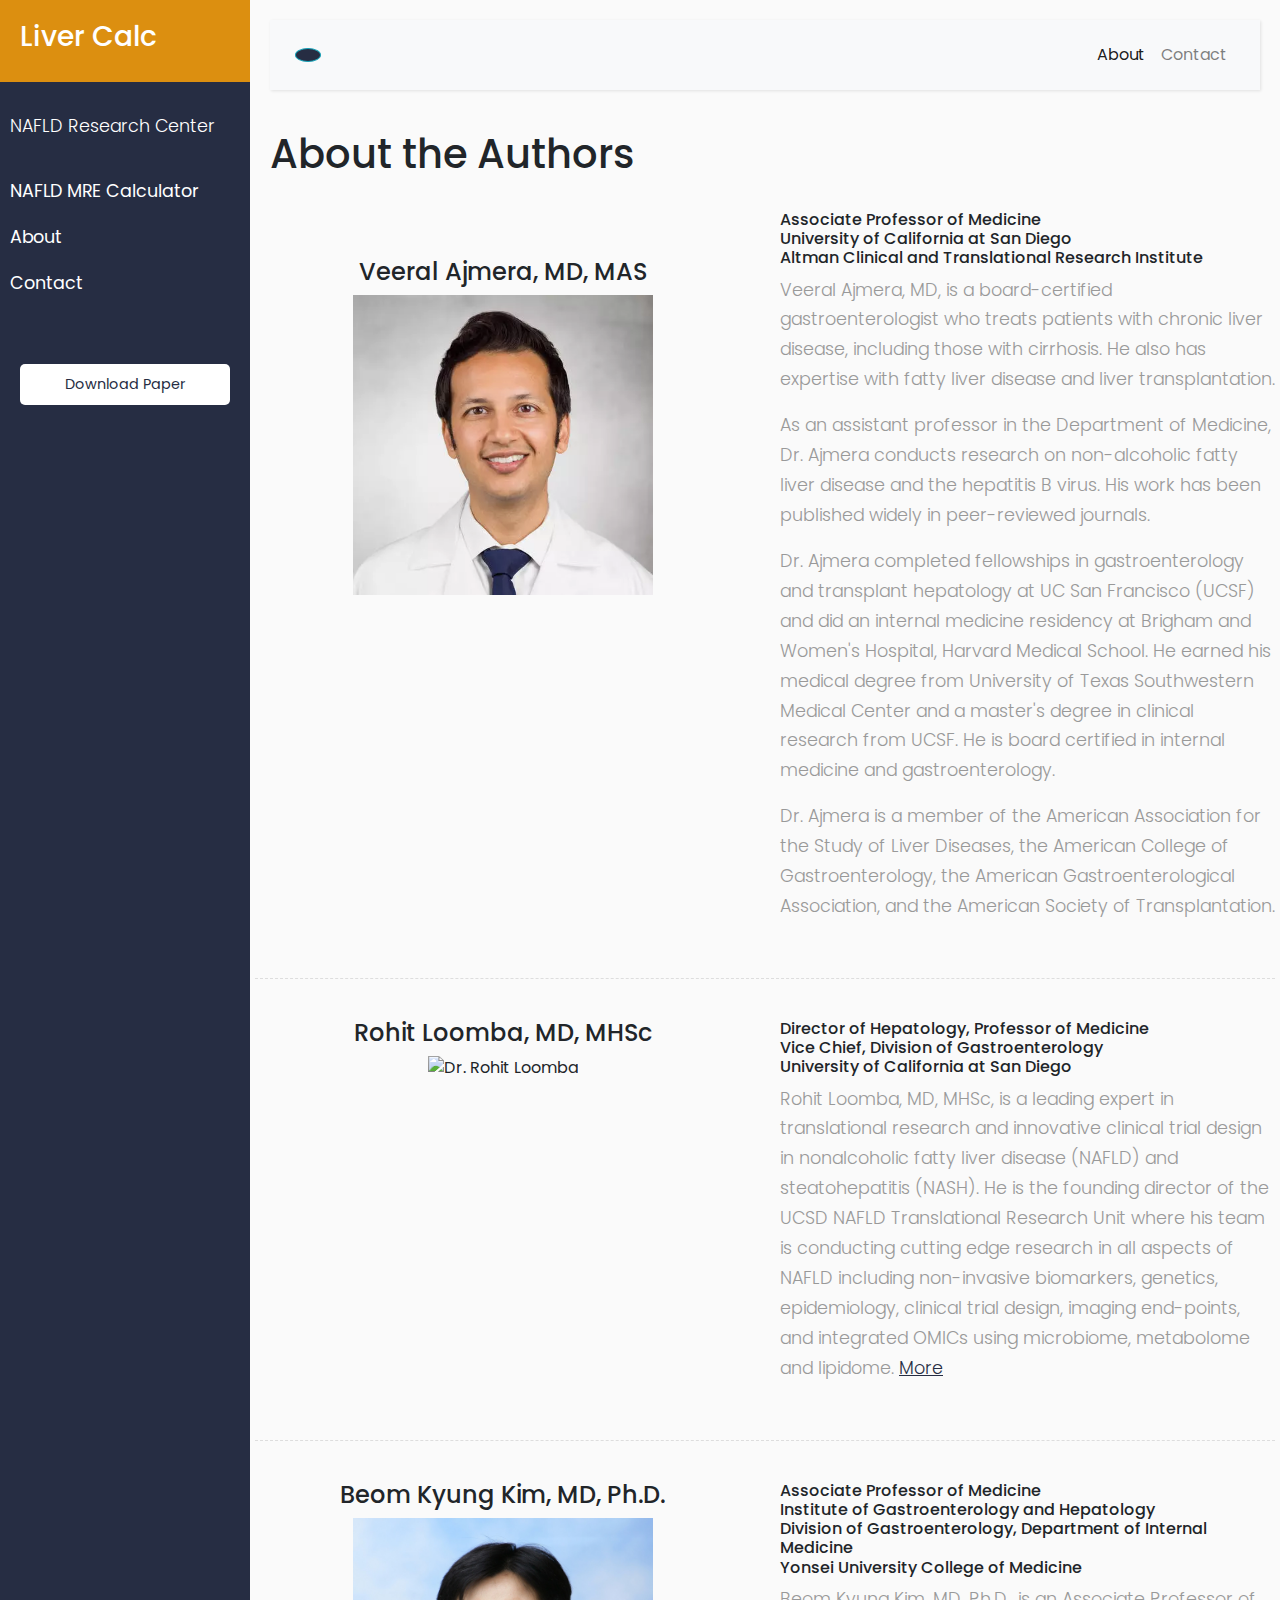
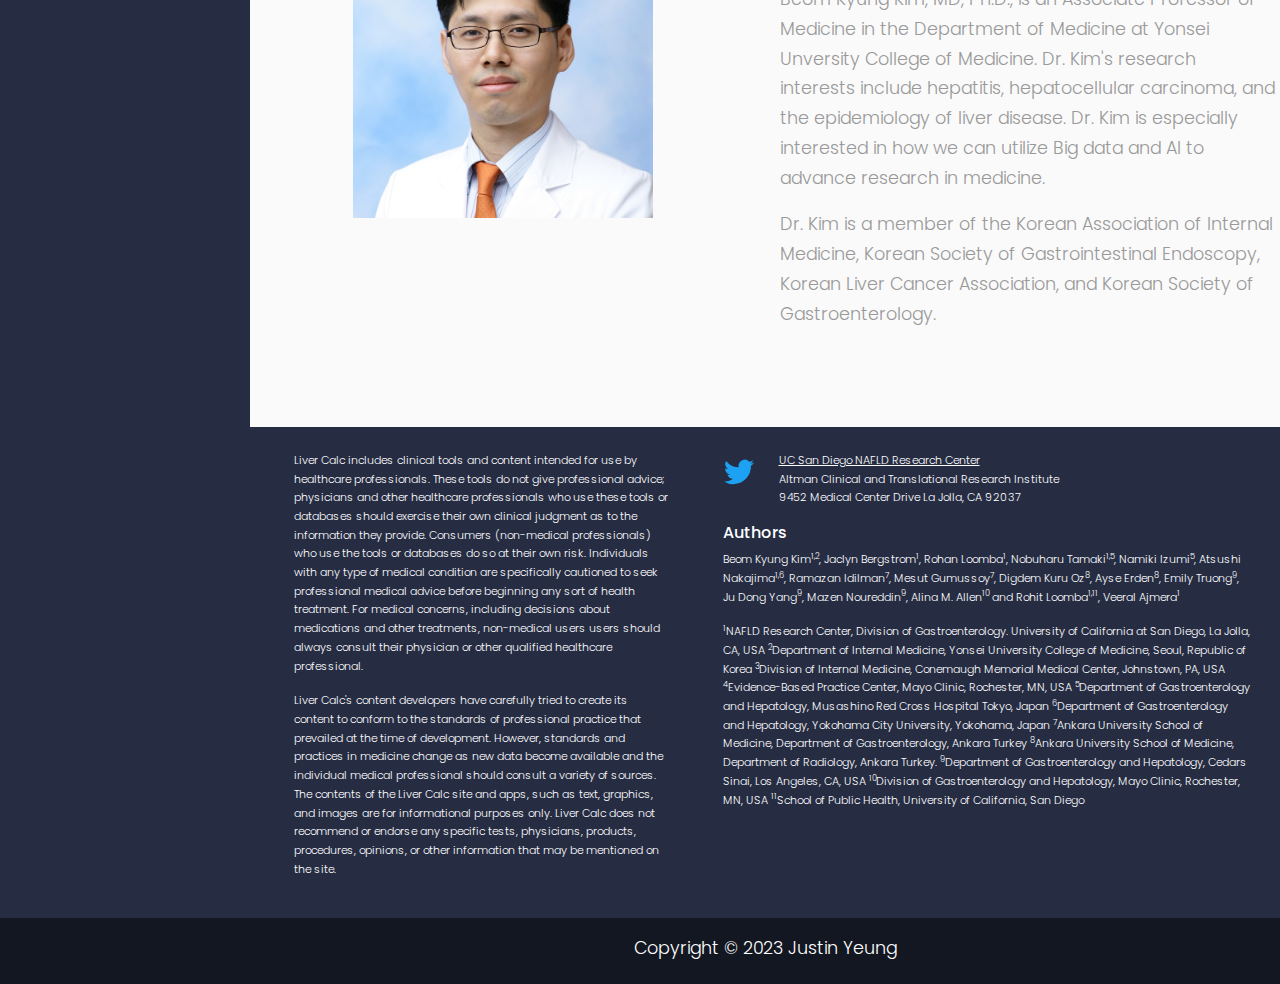
==== about.html @ f231a485 "3-28" ====
<!DOCTYPE html>
<html lang="en" >
<head>
  <meta charset="UTF-8" name="viewport" content="width=device-width, initial-scale=1">
  <meta name="description" content="The NAFLD MRE Calculator is a hepatic decompensation risk calculator for predicting 3 and 5 Year mortality in NAFLD patients...">
  <meta name="keywords" content="NAFLD,MRE,calculator,liver disease">
  <title>NAFLD MRE Calculator</title>
  <!-- Bootstrap CSS CDN -->
    <link rel="stylesheet" href="https://stackpath.bootstrapcdn.com/bootstrap/4.1.0/css/bootstrap.min.css" integrity="sha384-9gVQ4dYFwwWSjIDZnLEWnxCjeSWFphJiwGPXr1jddIhOegiu1FwO5qRGvFXOdJZ4" crossorigin="anonymous">

    <!-- Font Awesome JS -->
    <script defer src="https://use.fontawesome.com/releases/v5.0.13/js/solid.js" integrity="sha384-tzzSw1/Vo+0N5UhStP3bvwWPq+uvzCMfrN1fEFe+xBmv1C/AtVX5K0uZtmcHitFZ" crossorigin="anonymous"></script>
    <script defer src="https://use.fontawesome.com/releases/v5.0.13/js/fontawesome.js" integrity="sha384-6OIrr52G08NpOFSZdxxz1xdNSndlD4vdcf/q2myIUVO0VsqaGHJsB0RaBE01VTOY" crossorigin="anonymous"></script>


<!-- jQuery CDN - Slim version (=without AJAX) -->
    <script src="https://code.jquery.com/jquery-3.3.1.slim.min.js" integrity="sha384-q8i/X+965DzO0rT7abK41JStQIAqVgRVzpbzo5smXKp4YfRvH+8abtTE1Pi6jizo" crossorigin="anonymous"></script>
    <!-- Popper.JS -->
    <script src="https://cdnjs.cloudflare.com/ajax/libs/popper.js/1.14.0/umd/popper.min.js" integrity="sha384-cs/chFZiN24E4KMATLdqdvsezGxaGsi4hLGOzlXwp5UZB1LY//20VyM2taTB4QvJ" crossorigin="anonymous"></script>
    <!-- Bootstrap JS -->
    <script src="https://stackpath.bootstrapcdn.com/bootstrap/4.1.0/js/bootstrap.min.js" integrity="sha384-uefMccjFJAIv6A+rW+L4AHf99KvxDjWSu1z9VI8SKNVmz4sk7buKt/6v9KI65qnm" crossorigin="anonymous"></script><link rel='stylesheet' href='https://stackpath.bootstrapcdn.com/bootstrap/4.1.0/css/bootstrap.min.css'><link rel="stylesheet" href="./style.css">
<!-- Chart JS-->
    <script src="https://cdn.jsdelivr.net/npm/chart.js"></script>
</head>
<body>

    <div class="wrapper">
        <!-- Sidebar  -->
        <nav id="sidebar">
            <div class="sidebar-header">
                <h3>Liver Calc</h3>
            </div>

            <ul class="list-unstyled components">
                <p>NAFLD Research Center</p>
                <li>
                    <a href="index.html">NAFLD MRE Calculator</a>
                </li>
                <li>
                    <a href="about.html">About</a>
                </li>
                <li>
                    <a href="contact.html">Contact</a>
                </li>
            </ul>

            <ul class="list-unstyled CTAs">
                <li>
                    <a href="MRE-based multivariable model 1.18.23[14689].pdf" class="download">Download Paper</a>
                </li>
                
            </ul>
        </nav>

        <!-- Page Content  -->
        <div id="content" class="container-fluid">

            <nav class="navbar navbar-expand-lg navbar-light bg-light">
                <div class="container-fluid">

                    <button type="button" id="sidebarCollapse" class="btn btn-info">
                        <i class="fas fa-align-left"></i>
                    </button>
                    <button class="btn btn-dark d-inline-block d-lg-none ml-auto" type="button" data-toggle="collapse" data-target="#navbarSupportedContent" aria-controls="navbarSupportedContent" aria-expanded="false" aria-label="Toggle navigation">
                        <i class="fas fa-align-justify"></i>
                    </button>

                    <div class="collapse navbar-collapse" id="navbarSupportedContent">
                        <ul class="nav navbar-nav ml-auto">
                            <li class="nav-item active">
                                <a class="nav-link" href="about.html">About</a>
                            </li>
                            <li class="nav-item">
                                <a class="nav-link" href="contact.html">Contact</a>
                            </li>
                        </ul>
                    </div>
                </div>
            </nav>
            <h1>About the Authors</h1>
            <br>

            <div class="row">
                <div class="row">
                    <div class="col-sm-6 pt-5 text-sm-center mb-3">
                        <h4>Veeral Ajmera, MD, MAS</h4>
                        <img src = "ajmera.png" alt = "Dr. Veeral Ajmera" height="300" width="300">
                    </div>
                    <div class="col-sm-6">
                        <h6>Associate Professor of Medicine<br>
                            University of California at San Diego <br>
                            Altman Clinical and Translational Research Institute 
                            </h6>
                        <p> Veeral Ajmera, MD, is a board-certified gastroenterologist who treats patients with chronic liver disease, including those with cirrhosis. He also has expertise with fatty liver disease and liver transplantation.</p>
                        <p>As an assistant professor in the Department of Medicine, Dr. Ajmera conducts research on non-alcoholic fatty liver disease and the hepatitis B virus. His work has been published widely in peer-reviewed journals. </p> 
                        <p>Dr. Ajmera completed fellowships in gastroenterology and transplant hepatology at UC San Francisco (UCSF) and did an internal medicine residency at Brigham and Women's Hospital, Harvard Medical School. He earned his medical degree from University of Texas Southwestern Medical Center and a master's degree in clinical research from UCSF. He is board certified in internal medicine and gastroenterology. </p>
                        <p>Dr. Ajmera is a member of the American Association for the Study of Liver Diseases, the American College of Gastroenterology, the American Gastroenterological Association, and the American Society of Transplantation.</p>
                    </div>
                </div>
                <div class="line"></div>
                <div class="row">
                    <div class="col-sm-6 text-sm-center mb-3">
                        <h4>Rohit Loomba, MD, MHSc</h4>
                        <img src = "loomba.png" alt = "Dr. Rohit Loomba" height="300" width="300">
                    </div>
                    <div class="col-sm-6">
                        <h6>Director of Hepatology, Professor of Medicine <br>
                            Vice Chief, Division of Gastroenterology <br>
                            University of California at San Diego</h6>
                        <p>Rohit Loomba, MD, MHSc, is a leading expert in translational research and innovative clinical trial design in nonalcoholic fatty liver disease (NAFLD) and steatohepatitis (NASH).  He is the founding director of the UCSD NAFLD Translational Research Unit where his team is conducting cutting edge research in all aspects of NAFLD including non-invasive biomarkers, genetics, epidemiology, clinical trial design, imaging end-points, 
                        and integrated OMICs using microbiome, metabolome and lipidome. <a href="https://medschool.ucsd.edu/som/medicine/divisions/gastro/research/NAFLD/team/loomba/Pages/default.aspx" style="color: #262D43"> <u>More</u></a> </p>
                    </div>
                </div>
                <div class="line"></div>
                <div class="row">
                    <div class="col-sm-6 text-sm-center mb-3">
                        <h4>Beom Kyung Kim, MD, Ph.D.</h4>
                        <img src = "kim_square.png" alt = "Dr. Beom Kyung Kim" height="300" width="300">
                    </div>
                    <div class="col-sm-6">
                        <h6>Associate Professor of Medicine <br>
                            Institute of Gastroenterology and Hepatology <br>
                            Division of Gastroenterology, Department of Internal Medicine <br>
                            Yonsei University College of Medicine</h6>
                        <p>
                            Beom Kyung Kim, MD, Ph.D., is an Associate Professor of Medicine in the Department of Medicine at Yonsei Unversity College of Medicine. Dr. Kim's research interests include hepatitis, hepatocellular carcinoma, and the epidemiology of liver disease.
                             Dr. Kim is especially interested in how we can utilize Big data and AI to advance research in medicine. </p>
                             <p> Dr. Kim is a member of the Korean Association of Internal Medicine, Korean Society of Gastrointestinal Endoscopy, Korean Liver Cancer Association, and Korean Society of Gastroenterology.
                        </p>
                    </div>
            </div>
        </div> 
        <div class="spacer"></div>
            <footer>
                 <div class="row p-4">
                    <div class="col-lg-5">
                        <p>Liver Calc includes clinical tools and content intended for use by healthcare professionals. These tools do not give professional advice; physicians and other healthcare professionals who use these tools or databases should exercise their own clinical judgment as to the information they provide. Consumers (non-medical professionals) who use the tools or databases do so at their own risk. Individuals with any type of medical condition are specifically cautioned to seek professional medical advice before beginning any sort of health treatment. For medical concerns, including decisions about medications and other treatments, non-medical users users should always consult their physician or other qualified healthcare professional.</p>
                        <p>Liver Calc's content developers have carefully tried to create its content to conform to the standards of professional practice that prevailed at the time of development. However, standards and practices in medicine change as new data become available and the individual medical professional should consult a variety of sources.
                            The contents of the Liver Calc site and apps, such as text, graphics, and images are for informational purposes only. Liver Calc does not recommend or endorse any specific tests, physicians, products, procedures, opinions, or other information that may be mentioned on the site.</p>
                    </div>
                    <div class ="col-lg-7">
                        <div class ="row">
                            <div class="col-sm-2 pr-0 text-sm-center">  
                                <a class="btn btn-link btn-floating btn-lg text-dark m-1 p-0" href="https://twitter.com/_nafldresearch?lang=en" role="button" data-mdb-ripple-color="dark">
                                  <svg xmlns="http://www.w3.org/2000/svg" width="30" height="30" fill="#1DA1F2" class="bi bi-twitter" viewBox="0 0 16 16">
                                  <path d="M5.026 15c6.038 0 9.341-5.003 9.341-9.334 0-.14 0-.282-.006-.422A6.685 6.685 0 0 0 16 3.542a6.658 6.658 0 0 1-1.889.518 3.301 3.301 0 0 0 1.447-1.817 6.533 6.533 0 0 1-2.087.793A3.286 3.286 0 0 0 7.875 6.03a9.325 9.325 0 0 1-6.767-3.429 3.289 3.289 0 0 0 1.018 4.382A3.323 3.323 0 0 1 .64 6.575v.045a3.288 3.288 0 0 0 2.632 3.218 3.203 3.203 0 0 1-.865.115 3.23 3.23 0 0 1-.614-.057 3.283 3.283 0 0 0 3.067 2.277A6.588 6.588 0 0 1 .78 13.58a6.32 6.32 0 0 1-.78-.045A9.344 9.344 0 0 0 5.026 15z"/>
                                    </svg>
                                 </a>
                            </div> 
                            <div class="col-sm-10 pl-0"> 
                                 <p> <a href="https://medschool.ucsd.edu/som/medicine/divisions/gastro/research/NAFLD/Pages/default.aspx"><u>UC San Diego NAFLD Research Center </u></a>
                                 <br> Altman Clinical and Translational Research Institute <br> 9452 Medical Center Drive La Jolla, CA 92037 </p>
                            </div>
                        </div>
                        <div class="row ml-sm-4">
                            <h6 id = "foot-a">Authors</h6>
                            <p> Beom Kyung Kim<sup>1,2</sup>, Jaclyn Bergstrom<sup>1</sup>, Rohan Loomba<sup>1</sup>, Nobuharu Tamaki<sup>1,5</sup>, Namiki Izumi<sup>5</sup>, Atsushi Nakajima<sup>1,6</sup>, Ramazan Idilman<sup>7</sup>, Mesut Gumussoy<sup>7</sup>, Digdem Kuru Oz<sup>8</sup>, Ayse Erden<sup>8</sup>, Emily Truong<sup>9</sup>, Ju Dong Yang<sup>9</sup>, Mazen Noureddin<sup>9</sup>, Alina M. Allen<sup>10</sup> and Rohit Loomba<sup>1,11</sup>, Veeral Ajmera<sup>1</sup></p>
                            <P> <sup>1</sup>NAFLD Research Center, Division of Gastroenterology. University of California at San Diego, La Jolla, CA, USA
                                <sup>2</sup>Department of Internal Medicine, Yonsei University College of Medicine, Seoul, Republic of Korea 
                                <sup>3</sup>Division of Internal Medicine, Conemaugh Memorial Medical Center, Johnstown, PA, USA
                                <sup>4</sup>Evidence-Based Practice Center, Mayo Clinic, Rochester, MN, USA
                                <sup>5</sup>Department of Gastroenterology and Hepatology, Musashino Red Cross Hospital Tokyo, Japan
                                <sup>6</sup>Department of Gastroenterology and Hepatology, Yokohama City University, Yokohama, Japan
                                <sup>7</sup>Ankara University School of Medicine, Department of Gastroenterology, Ankara Turkey
                                <sup>8</sup>Ankara University School of Medicine, Department of Radiology, Ankara Turkey.
                                <sup>9</sup>Department of Gastroenterology and Hepatology, Cedars Sinai, Los Angeles, CA, USA
                                <sup>10</sup>Division of Gastroenterology and Hepatology, Mayo Clinic, Rochester, MN, USA
                                <sup>11</sup>School of Public Health, University of California, San Diego
                                </P>
                        </div>
                    </div>
                </div> 
                  
           </footer>
           <div class="endcopy text-sm-center">
            <p class="pt-3 mb-0" style="color: white">Copyright © 2023 Justin Yeung</p>   
            </div> 
        </div>
    </div>




<script  src="./script.js"></script>

</body>
</html>
---- style.css ----
/* STYLE*/

@import "https://fonts.googleapis.com/css?family=Poppins:300,400,500,600,700";
body {
    font-family: 'Poppins', sans-serif;
    background: #fafafa;
}

p {
    font-family: 'Poppins', sans-serif;
    font-size: 1.1em;
    font-weight: 300;
    line-height: 1.7em;
    color: #999;
}

a,
a:hover,
a:focus {
    color: inherit;
    text-decoration: none;
    transition: all 0.3s;
}

.navbar {
    padding: 15px 10px;
    background: #fff;
    border: none;
    border-radius: 0;
    margin-bottom: 40px;
    box-shadow: 1px 1px 3px rgba(0, 0, 0, 0.1);
}

.navbar-btn {
    box-shadow: none;
    outline: none !important;
    border: none;
}

.btn-info {
    border-radius: 100%;
    background-color: #262D43;
}

.line {
    width: 100%;
    height: 1px;
    border-bottom: 1px dashed #ddd;
    margin: 40px 0;
}

.spacer {
    width: 100%;
    height: 1px;
    margin: 40px 0;
}
/* ---------------------------------------------------
    SIDEBAR STYLE
----------------------------------------------------- */

.wrapper {
    display: flex;
    width: 100%;
    align-items: stretch;
}

#sidebar {
    min-width: 250px;
    max-width: 250px;
    background: #262D43;
    color: #fff;
    transition: all 0.3s;
}

#sidebar.active {
    margin-left: -250px;
}

#sidebar .sidebar-header {
    padding: 20px;
    background: #DC8F10;
}

#sidebar ul.components {
    padding: 20px 0;
    border-bottom: 1px solid #262D43;
}

#sidebar ul p {
    color: #fff;
    padding: 10px;
}

#sidebar ul li a {
    padding: 10px;
    font-size: 1.1em;
    display: block;
}

#sidebar ul li a:hover {
    color: #262D43;
    background: #fff;
}

#sidebar ul li.active>a,
a[aria-expanded="true"] {
    color: #fff;
    background: #262D43;
}

a[data-toggle="collapse"] {
    position: relative;
}

.dropdown-toggle::after {
    display: block;
    position: absolute;
    top: 50%;
    right: 20px;
    transform: translateY(-50%);
}

ul ul a {
    font-size: 0.9em !important;
    padding-left: 30px !important;
    background: #262D43;
}

ul.CTAs {
    padding: 20px;
}

ul.CTAs a {
    text-align: center;
    font-size: 0.9em !important;
    display: block;
    border-radius: 5px;
    margin-bottom: 5px;
}

a.download {
    background: #fff;
    color: #262D43;
}

a.article,
a.article:hover {
    background: #262D43 !important;
    color: #fff !important;
}

/* ---------------------------------------------------
    CONTENT STYLE
----------------------------------------------------- */

#content {
    width: 100%;
    padding: 20px;
    min-height: 100vh;
    transition: all 0.3s;
}

input { 
    width: 100%;
}
#calbutton{
    background-color:#5c6ca1;
}

#chart{ /*hides result column until input ready */
    display: none;
}
#chart-d{
    position: relative;
    height: 60vh;
}
#output1 {
    display: none;
}
#output2 {
    display: none;
}

#calc-column {
    background-color: #262D43;
    border-top-right-radius: 5%;
    border-bottom-right-radius: 5%;
    color: white;
    flex: 1;
}
#calc-column:before { /*extends input column color into sidebar */
    left: -999em;
    content: "";
    display: block;
    position: absolute;
    width: 1000em;
    top:0;
    bottom:0;
    background-color: #262D43;
    z-index:-1;
}

footer {
    background-color: #262D43;
    box-shadow: 0 50vh 0 50vh #262D43;
    z-index: -2;
    font-size:10px;

}
footer p{
    color:white;
}

#foot-a{
    color:white;
}

.endcopy {
    background-color: #131722;
    box-shadow: 0 50vh 0 50vh #131722;
    z-index: -1;
}
/* ---------------------------------------------------
    MEDIAQUERIES
----------------------------------------------------- */

@media (max-width: 768px) {
    #sidebar {
        margin-left: -250px;
    }
    #sidebar.active {
        margin-left: 0;
    }
    #sidebarCollapse span {
        display: none;
    }
}
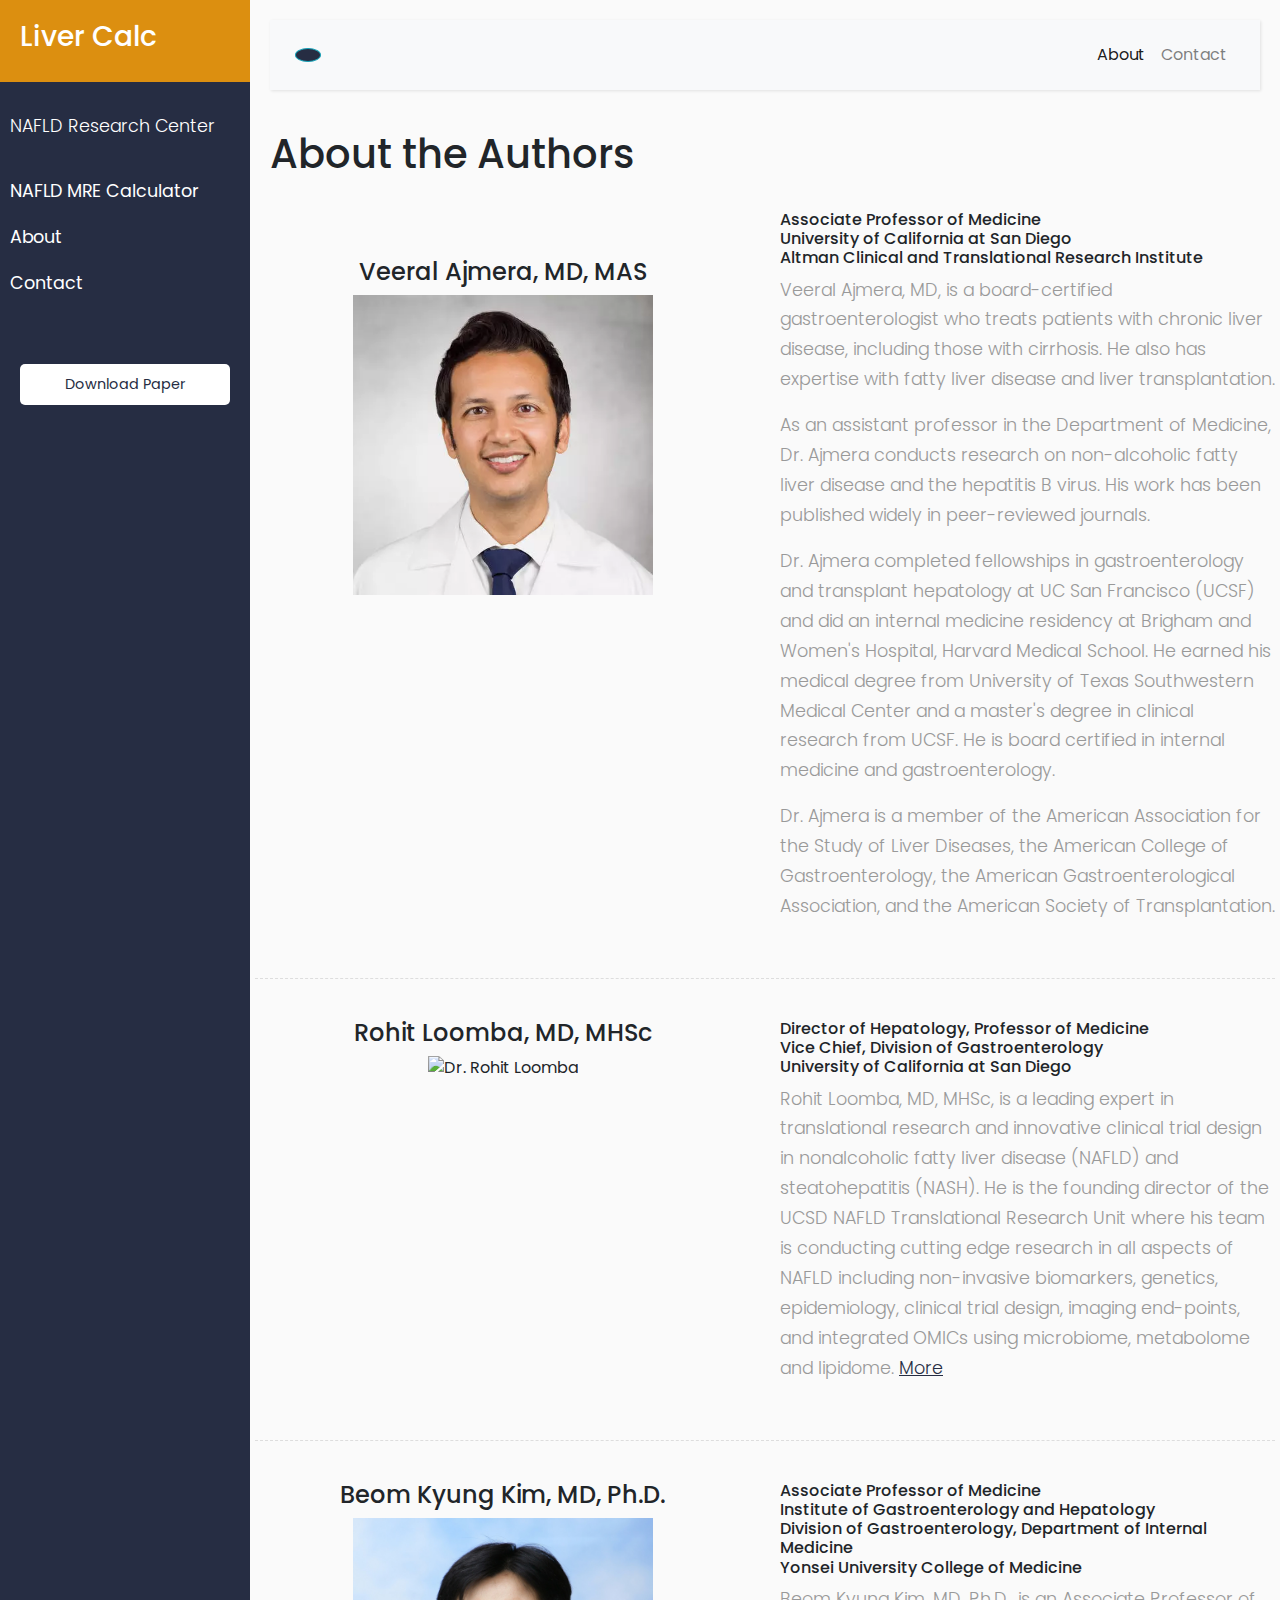
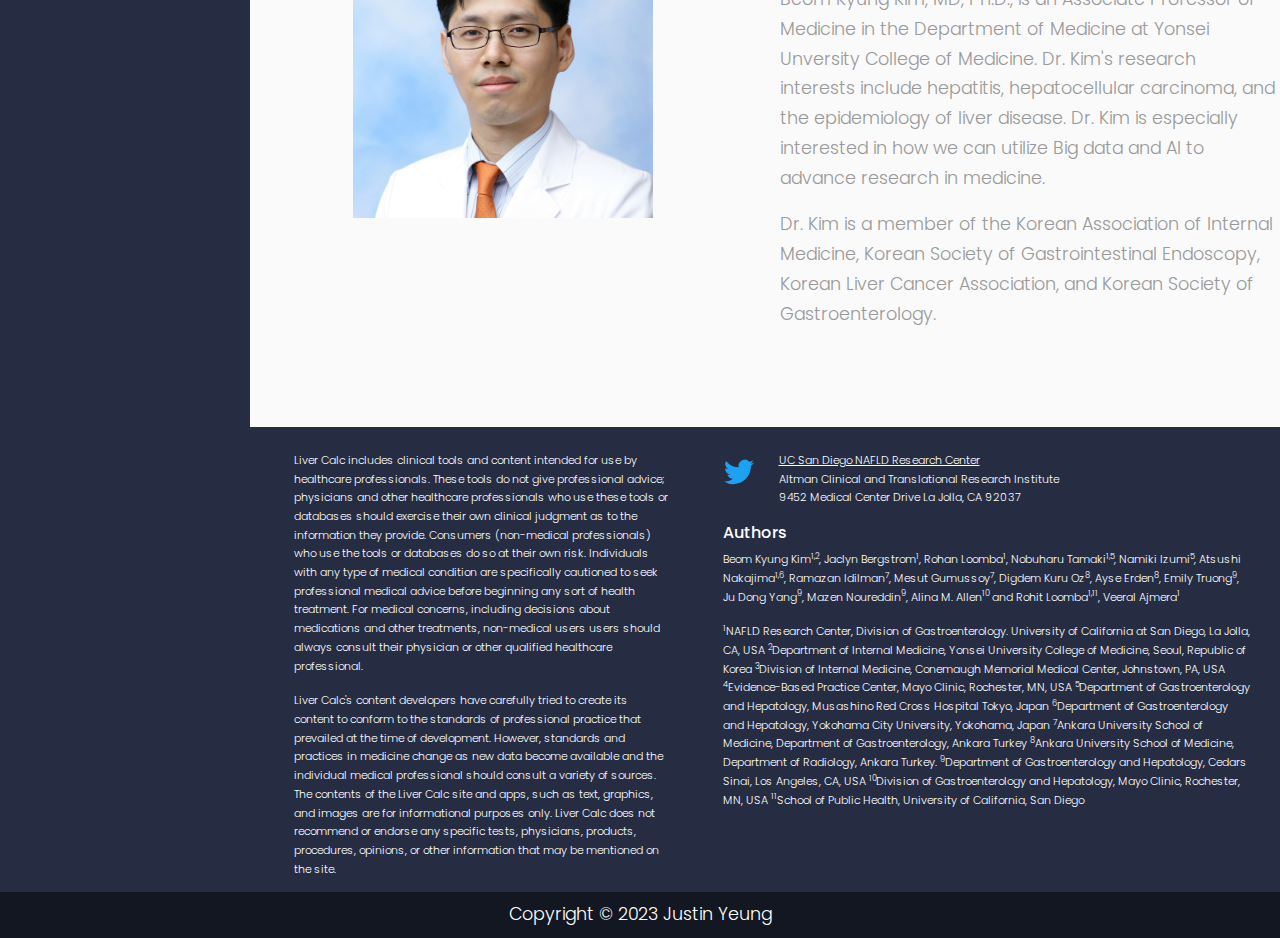
==== commit df03b7cd: "fixed endfoot, float calc**, pop-out link" ====
--- a/about.html
+++ b/about.html
@@ -32,7 +32,10 @@
             </div>
 
             <ul class="list-unstyled components">
-                <p>NAFLD Research Center</p>
+                <a href="https://medschool.ucsd.edu/som/medicine/divisions/gastro/research/NAFLD/Pages/default.aspx" target="_blank"
+                    rel="noreferrer noopener">
+                    <p>NAFLD Research Center</p>
+                </a>
                 <li>
                     <a href="index.html">NAFLD MRE Calculator</a>
                 </li>
@@ -46,7 +49,7 @@
 
             <ul class="list-unstyled CTAs">
                 <li>
-                    <a href="MRE-based multivariable model 1.18.23[14689].pdf" class="download">Download Paper</a>
+                    <a href="MRE-based multivariable model 1.18.23[14689].pdf" target="_blank" rel="noreferrer noopener" class="download">Download Paper</a>
                 </li>
                 
             </ul>
@@ -108,7 +111,7 @@
                             Vice Chief, Division of Gastroenterology <br>
                             University of California at San Diego</h6>
                         <p>Rohit Loomba, MD, MHSc, is a leading expert in translational research and innovative clinical trial design in nonalcoholic fatty liver disease (NAFLD) and steatohepatitis (NASH).  He is the founding director of the UCSD NAFLD Translational Research Unit where his team is conducting cutting edge research in all aspects of NAFLD including non-invasive biomarkers, genetics, epidemiology, clinical trial design, imaging end-points, 
-                        and integrated OMICs using microbiome, metabolome and lipidome. <a href="https://medschool.ucsd.edu/som/medicine/divisions/gastro/research/NAFLD/team/loomba/Pages/default.aspx" style="color: #262D43"> <u>More</u></a> </p>
+                        and integrated OMICs using microbiome, metabolome and lipidome. <a href="https://medschool.ucsd.edu/som/medicine/divisions/gastro/research/NAFLD/team/loomba/Pages/default.aspx" target="_blank" rel="noreferrer noopener" style="color: #262D43"> <u>More</u></a> </p>
                     </div>
                 </div>
                 <div class="line"></div>
@@ -141,14 +144,14 @@
                     <div class ="col-lg-7">
                         <div class ="row">
                             <div class="col-sm-2 pr-0 text-sm-center">  
-                                <a class="btn btn-link btn-floating btn-lg text-dark m-1 p-0" href="https://twitter.com/_nafldresearch?lang=en" role="button" data-mdb-ripple-color="dark">
+                                <a class="btn btn-link btn-floating btn-lg text-dark m-1 p-0" href="https://twitter.com/_nafldresearch?lang=en" target="_blank" rel="noreferrer noopener" role="button" data-mdb-ripple-color="dark">
                                   <svg xmlns="http://www.w3.org/2000/svg" width="30" height="30" fill="#1DA1F2" class="bi bi-twitter" viewBox="0 0 16 16">
                                   <path d="M5.026 15c6.038 0 9.341-5.003 9.341-9.334 0-.14 0-.282-.006-.422A6.685 6.685 0 0 0 16 3.542a6.658 6.658 0 0 1-1.889.518 3.301 3.301 0 0 0 1.447-1.817 6.533 6.533 0 0 1-2.087.793A3.286 3.286 0 0 0 7.875 6.03a9.325 9.325 0 0 1-6.767-3.429 3.289 3.289 0 0 0 1.018 4.382A3.323 3.323 0 0 1 .64 6.575v.045a3.288 3.288 0 0 0 2.632 3.218 3.203 3.203 0 0 1-.865.115 3.23 3.23 0 0 1-.614-.057 3.283 3.283 0 0 0 3.067 2.277A6.588 6.588 0 0 1 .78 13.58a6.32 6.32 0 0 1-.78-.045A9.344 9.344 0 0 0 5.026 15z"/>
                                     </svg>
                                  </a>
                             </div> 
                             <div class="col-sm-10 pl-0"> 
-                                 <p> <a href="https://medschool.ucsd.edu/som/medicine/divisions/gastro/research/NAFLD/Pages/default.aspx"><u>UC San Diego NAFLD Research Center </u></a>
+                                 <p> <a href="https://medschool.ucsd.edu/som/medicine/divisions/gastro/research/NAFLD/Pages/default.aspx" target="_blank" rel="noreferrer noopener"><u>UC San Diego NAFLD Research Center </u></a>
                                  <br> Altman Clinical and Translational Research Institute <br> 9452 Medical Center Drive La Jolla, CA 92037 </p>
                             </div>
                         </div>
@@ -172,9 +175,9 @@
                 </div> 
                   
            </footer>
-           <div class="endcopy text-sm-center">
-            <p class="pt-3 mb-0" style="color: white">Copyright © 2023 Justin Yeung</p>   
-            </div> 
+        </div>
+        <div class="endcopy text-sm-center">
+            <p class="pt-2 mb-0 pb-2" style="color: white">Copyright © 2023 Justin Yeung</p>
         </div>
     </div>
 
--- a/style.css
+++ b/style.css
@@ -62,6 +62,8 @@
     display: flex;
     width: 100%;
     align-items: stretch;
+    min-height: 100vh;
+    position: relative;
 }
 
 #sidebar {
@@ -216,9 +218,10 @@
 }
 
 .endcopy {
+    position: absolute;
+    bottom: 0;
+    width: 100%;
     background-color: #131722;
-    box-shadow: 0 50vh 0 50vh #131722;
-    z-index: -1;
 }
 /* ---------------------------------------------------
     MEDIAQUERIES
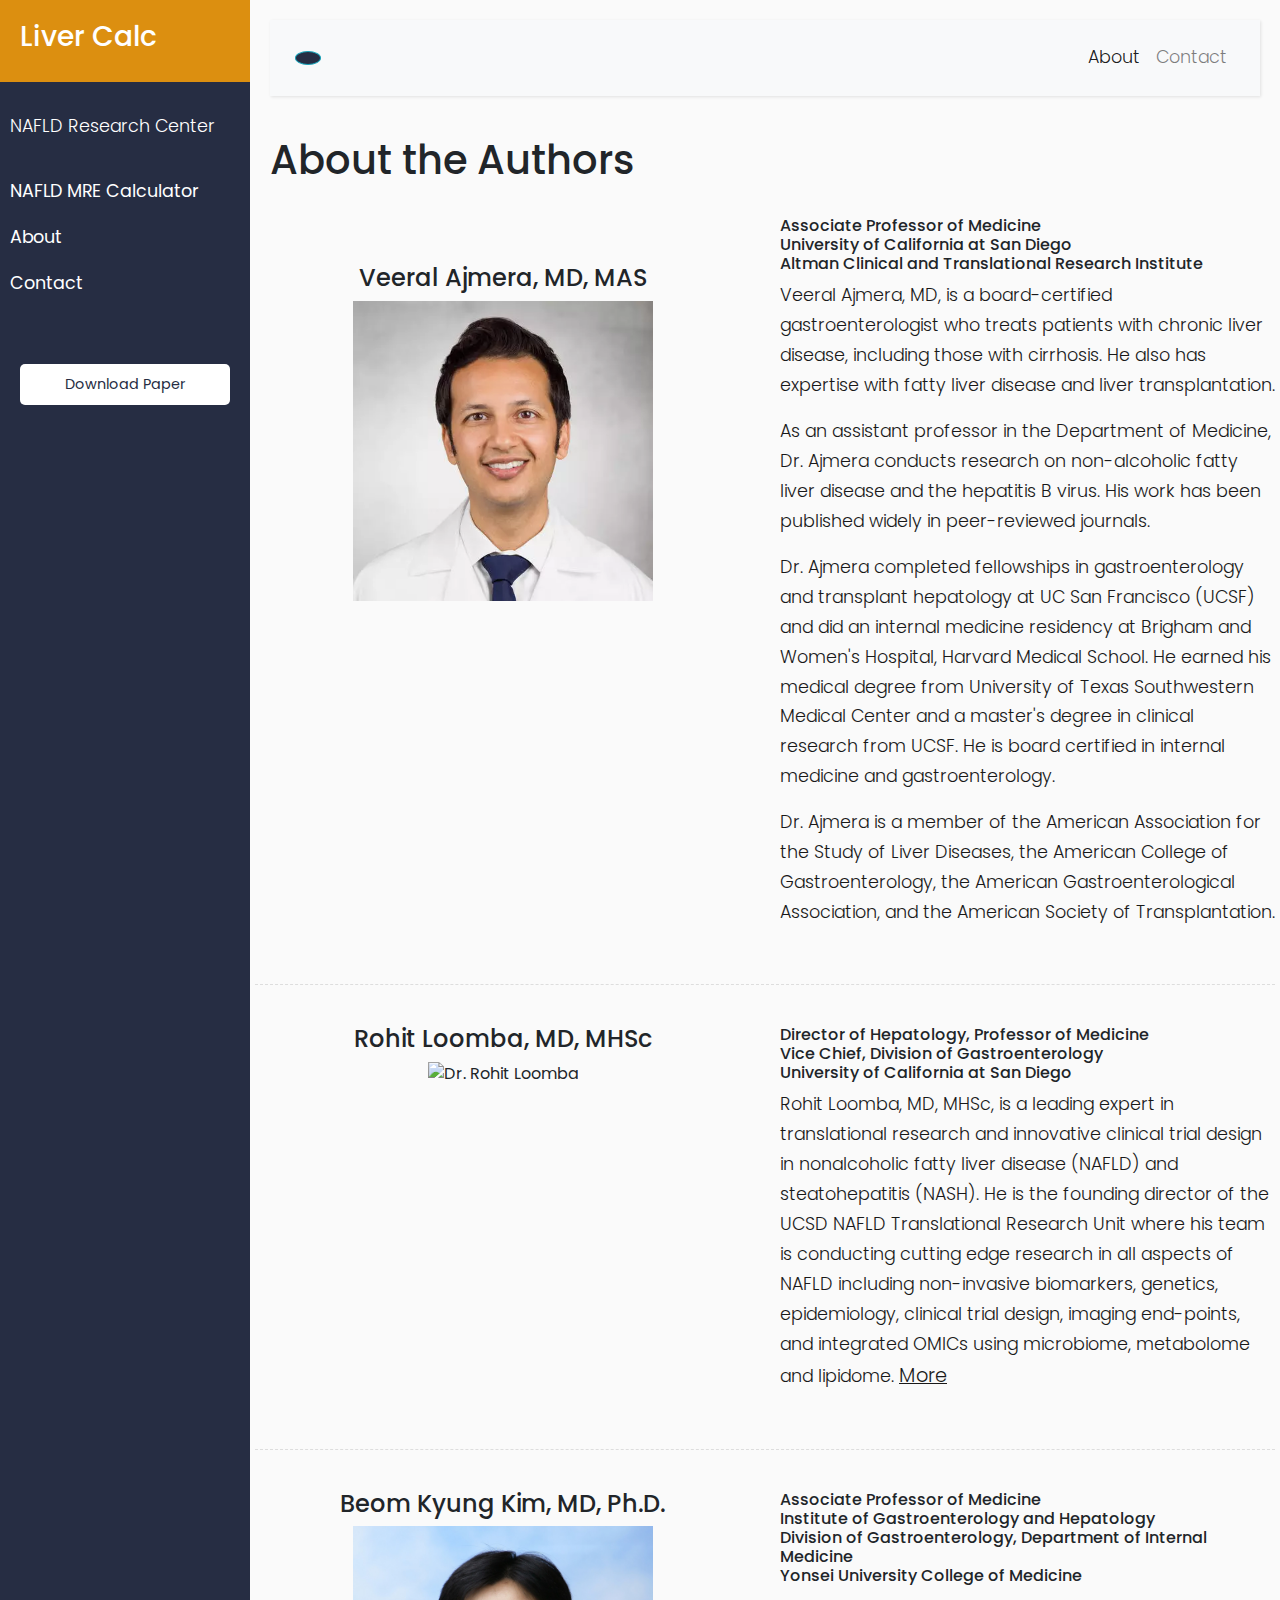
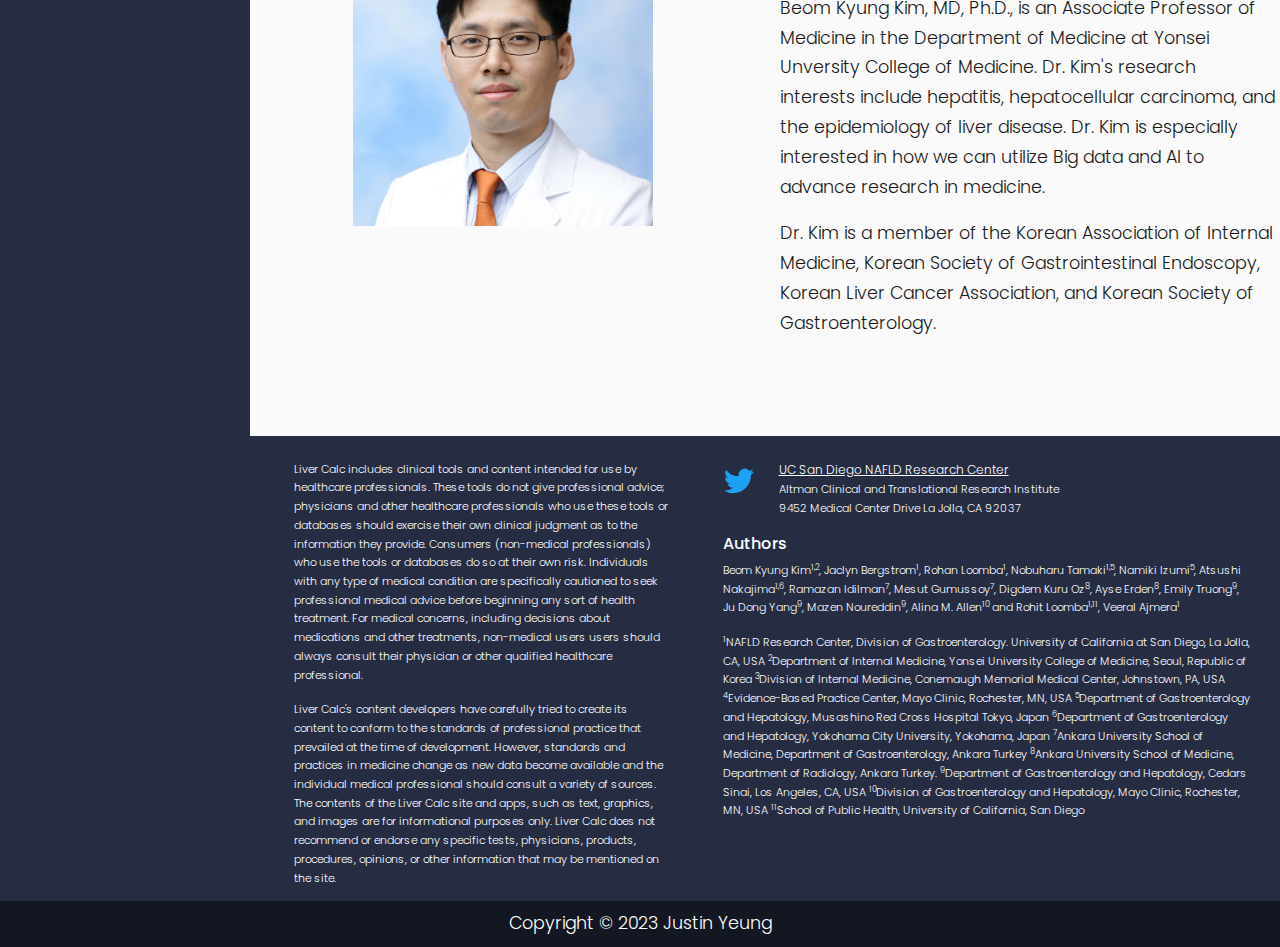
==== commit a93e3b5c: "update favicon V1" ====
--- a/about.html
+++ b/about.html
@@ -1,26 +1,45 @@
 <!DOCTYPE html>
 <html lang="en" >
 <head>
-  <meta charset="UTF-8" name="viewport" content="width=device-width, initial-scale=1">
-  <meta name="description" content="The NAFLD MRE Calculator is a hepatic decompensation risk calculator for predicting 3 and 5 Year mortality in NAFLD patients...">
-  <meta name="keywords" content="NAFLD,MRE,calculator,liver disease">
-  <title>NAFLD MRE Calculator</title>
-  <!-- Bootstrap CSS CDN -->
-    <link rel="stylesheet" href="https://stackpath.bootstrapcdn.com/bootstrap/4.1.0/css/bootstrap.min.css" integrity="sha384-9gVQ4dYFwwWSjIDZnLEWnxCjeSWFphJiwGPXr1jddIhOegiu1FwO5qRGvFXOdJZ4" crossorigin="anonymous">
-
-    <!-- Font Awesome JS -->
-    <script defer src="https://use.fontawesome.com/releases/v5.0.13/js/solid.js" integrity="sha384-tzzSw1/Vo+0N5UhStP3bvwWPq+uvzCMfrN1fEFe+xBmv1C/AtVX5K0uZtmcHitFZ" crossorigin="anonymous"></script>
-    <script defer src="https://use.fontawesome.com/releases/v5.0.13/js/fontawesome.js" integrity="sha384-6OIrr52G08NpOFSZdxxz1xdNSndlD4vdcf/q2myIUVO0VsqaGHJsB0RaBE01VTOY" crossorigin="anonymous"></script>
-
-
+<meta charset="UTF-8" name="viewport" content="width=device-width, initial-scale=1">
+<meta name="description"
+    content="The NAFLD MRE Calculator is a hepatic decompensation risk calculator for predicting 3 and 5 Year mortality in NAFLD patients...">
+<meta name="keywords" content="NAFLD,MRE,calculator,liver disease">
+<title>NAFLD MRE Calculator</title>
+<link rel="apple-touch-icon" sizes="180x180" href="/apple-touch-icon.png">
+<link rel="icon" type="image/png" sizes="32x32" href="/favicon-32x32.png">
+<link rel="icon" type="image/png" sizes="16x16" href="/favicon-16x16.png">
+<link rel="manifest" href="/site.webmanifest">
+<link rel="mask-icon" href="/safari-pinned-tab.svg" color="#262d43">
+<meta name="msapplication-TileColor" content="#da532c">
+<meta name="theme-color" content="#ffffff">
+<!-- Bootstrap CSS CDN -->
+<link rel="stylesheet" href="https://stackpath.bootstrapcdn.com/bootstrap/4.1.0/css/bootstrap.min.css"
+    integrity="sha384-9gVQ4dYFwwWSjIDZnLEWnxCjeSWFphJiwGPXr1jddIhOegiu1FwO5qRGvFXOdJZ4" crossorigin="anonymous">
+
+<!-- Font Awesome JS -->
+<script defer src="https://use.fontawesome.com/releases/v5.0.13/js/solid.js"
+    integrity="sha384-tzzSw1/Vo+0N5UhStP3bvwWPq+uvzCMfrN1fEFe+xBmv1C/AtVX5K0uZtmcHitFZ"
+    crossorigin="anonymous"></script>
+<script defer src="https://use.fontawesome.com/releases/v5.0.13/js/fontawesome.js"
+    integrity="sha384-6OIrr52G08NpOFSZdxxz1xdNSndlD4vdcf/q2myIUVO0VsqaGHJsB0RaBE01VTOY"
+    crossorigin="anonymous"></script>
 <!-- jQuery CDN - Slim version (=without AJAX) -->
-    <script src="https://code.jquery.com/jquery-3.3.1.slim.min.js" integrity="sha384-q8i/X+965DzO0rT7abK41JStQIAqVgRVzpbzo5smXKp4YfRvH+8abtTE1Pi6jizo" crossorigin="anonymous"></script>
-    <!-- Popper.JS -->
-    <script src="https://cdnjs.cloudflare.com/ajax/libs/popper.js/1.14.0/umd/popper.min.js" integrity="sha384-cs/chFZiN24E4KMATLdqdvsezGxaGsi4hLGOzlXwp5UZB1LY//20VyM2taTB4QvJ" crossorigin="anonymous"></script>
-    <!-- Bootstrap JS -->
-    <script src="https://stackpath.bootstrapcdn.com/bootstrap/4.1.0/js/bootstrap.min.js" integrity="sha384-uefMccjFJAIv6A+rW+L4AHf99KvxDjWSu1z9VI8SKNVmz4sk7buKt/6v9KI65qnm" crossorigin="anonymous"></script><link rel='stylesheet' href='https://stackpath.bootstrapcdn.com/bootstrap/4.1.0/css/bootstrap.min.css'><link rel="stylesheet" href="./style.css">
+<script src="https://code.jquery.com/jquery-3.3.1.slim.min.js"
+    integrity="sha384-q8i/X+965DzO0rT7abK41JStQIAqVgRVzpbzo5smXKp4YfRvH+8abtTE1Pi6jizo"
+    crossorigin="anonymous"></script>
+<!-- Popper.JS -->
+<script src="https://cdnjs.cloudflare.com/ajax/libs/popper.js/1.14.0/umd/popper.min.js"
+    integrity="sha384-cs/chFZiN24E4KMATLdqdvsezGxaGsi4hLGOzlXwp5UZB1LY//20VyM2taTB4QvJ"
+    crossorigin="anonymous"></script>
+<!-- Bootstrap JS -->
+<script src="https://stackpath.bootstrapcdn.com/bootstrap/4.1.0/js/bootstrap.min.js"
+    integrity="sha384-uefMccjFJAIv6A+rW+L4AHf99KvxDjWSu1z9VI8SKNVmz4sk7buKt/6v9KI65qnm"
+    crossorigin="anonymous"></script>
+<link rel='stylesheet' href='https://stackpath.bootstrapcdn.com/bootstrap/4.1.0/css/bootstrap.min.css'>
+<link rel="stylesheet" href="./style.css">
 <!-- Chart JS-->
-    <script src="https://cdn.jsdelivr.net/npm/chart.js"></script>
+<script src="https://cdn.jsdelivr.net/npm/chart.js"></script>
 </head>
 <body>
 
--- a/style.css
+++ b/style.css
@@ -1,22 +1,22 @@
 /* STYLE*/
 
 @import "https://fonts.googleapis.com/css?family=Poppins:300,400,500,600,700";
-body {
+body { /*text styling*/
     font-family: 'Poppins', sans-serif;
     background: #fafafa;
 }
 
-p {
+p, #content li, #content u{ /*text styling*/
     font-family: 'Poppins', sans-serif;
     font-size: 1.1em;
     font-weight: 300;
     line-height: 1.7em;
-    color: #999;
+    color: rgb(25, 25, 25);
 }
 
 a,
 a:hover,
-a:focus {
+a:focus { 
     color: inherit;
     text-decoration: none;
     transition: all 0.3s;
@@ -169,14 +169,14 @@
     background-color:#5c6ca1;
 }
 
-#chart{ /*hides result column until input ready */
+#result{ /*hides result column until input ready */
     display: none;
 }
-#chart-d{
+#chart-d{ /*chart scaling*/
     position: relative;
     height: 60vh;
 }
-#output1 {
+#output1 { /*hidden output elements*/
     display: none;
 }
 #output2 {
@@ -202,7 +202,38 @@
     z-index:-1;
 }
 
-footer {
+.stud{ /*scrollspy for Study Design */
+    position:relative;
+    overflow-y: scroll;
+    height: 50vh;
+}
+.nav-link.active { 
+    background-color: #5c6ca1 !important;
+}
+
+/* ===== Scrollbar CSS Styling===== */
+  /* Firefox */
+  * {
+    scrollbar-width: auto;
+    scrollbar-color: #cfcfcf #ffffff;
+  }
+
+  /* Chrome, Edge, and Safari */
+  *::-webkit-scrollbar {
+    width: 12px;
+  }
+
+  *::-webkit-scrollbar-track {
+    background: #ffffff;
+  }
+
+  *::-webkit-scrollbar-thumb {
+    background-color: #cfcfcf;
+    border-radius: 10px;
+    border: 3px solid #ffffff;
+  }
+
+footer { /*footer, box-shadow to extend past container */
     background-color: #262D43;
     box-shadow: 0 50vh 0 50vh #262D43;
     z-index: -2;
@@ -213,11 +244,15 @@
     color:white;
 }
 
+footer u{
+    color:white !important;
+}
+
 #foot-a{
     color:white;
 }
 
-.endcopy {
+.endcopy { 
     position: absolute;
     bottom: 0;
     width: 100%;
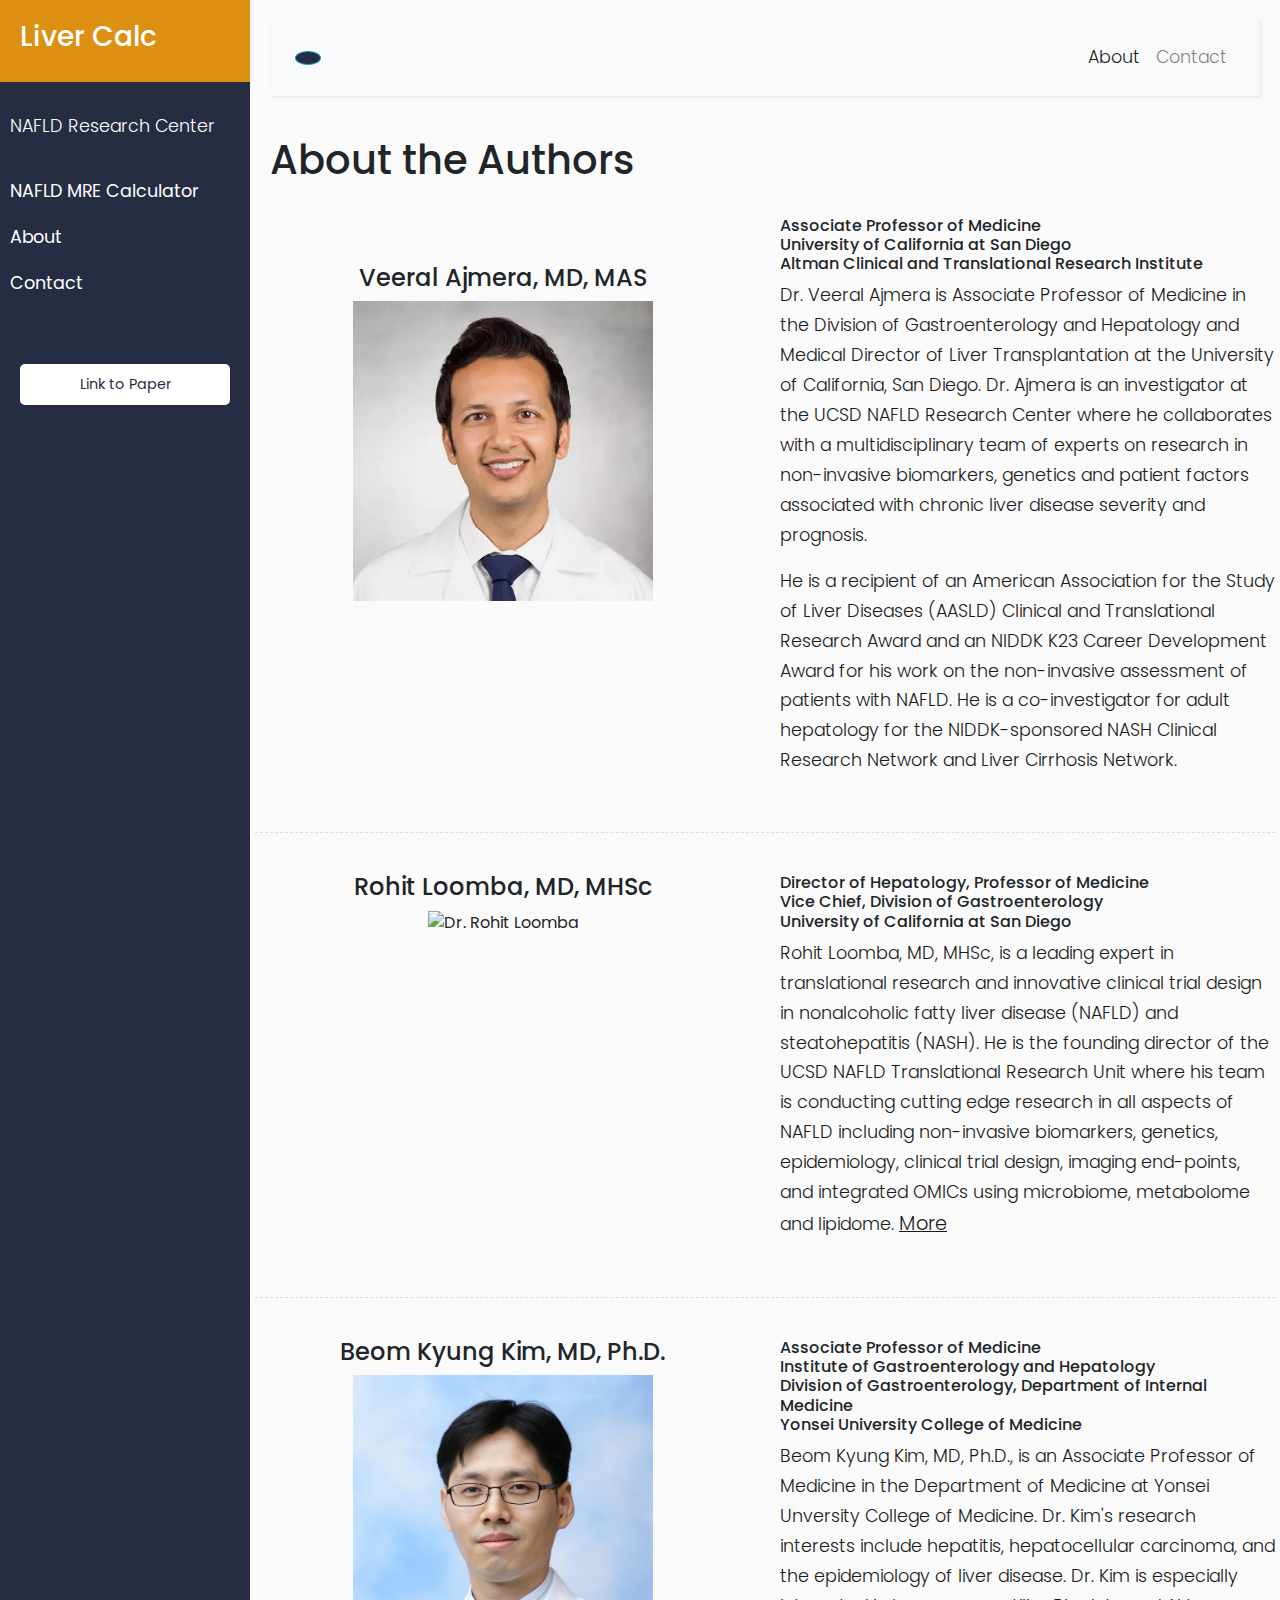
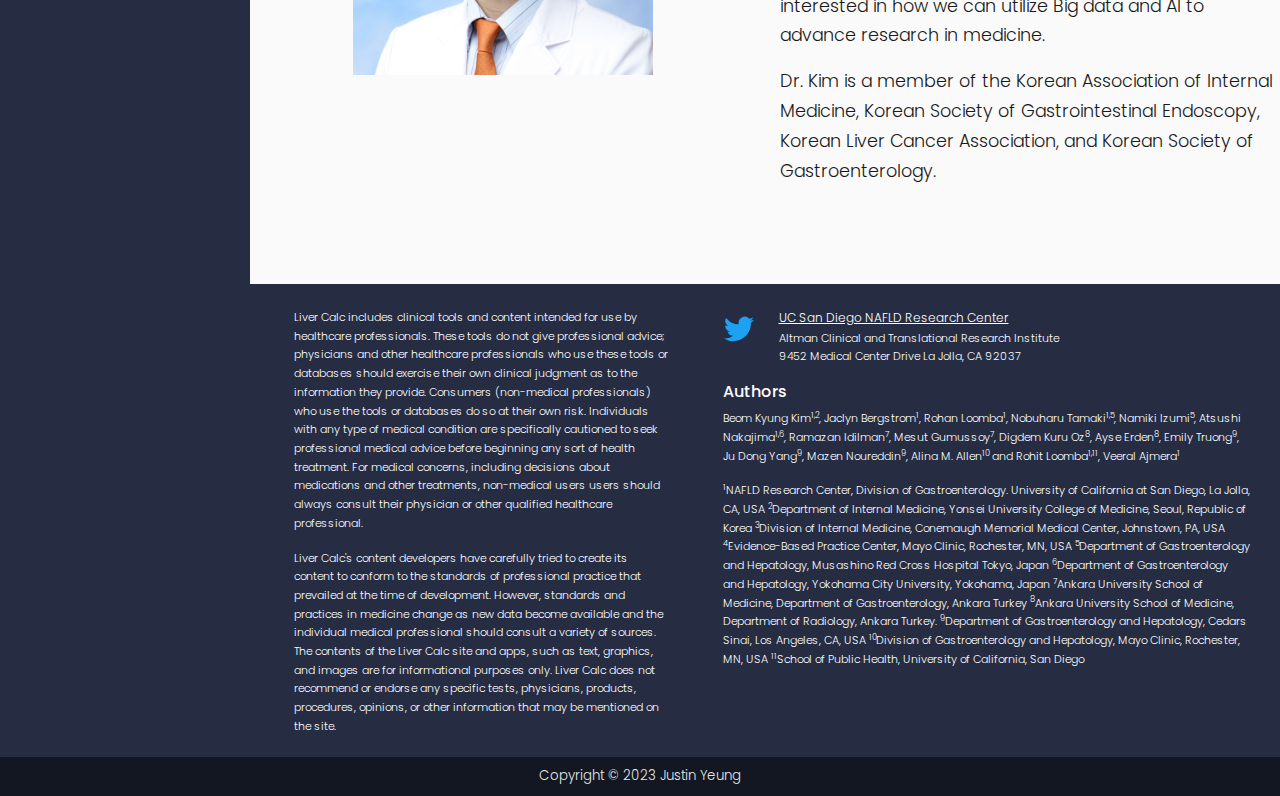
==== commit 62534770: "content edit" ====
--- a/about.html
+++ b/about.html
@@ -68,7 +68,7 @@
 
             <ul class="list-unstyled CTAs">
                 <li>
-                    <a href="MRE-based multivariable model 1.18.23[14689].pdf" target="_blank" rel="noreferrer noopener" class="download">Download Paper</a>
+                    <a href="" target="_blank" rel="noreferrer noopener" class="download">Link to Paper</a>
                 </li>
                 
             </ul>
@@ -113,10 +113,8 @@
                             University of California at San Diego <br>
                             Altman Clinical and Translational Research Institute 
                             </h6>
-                        <p> Veeral Ajmera, MD, is a board-certified gastroenterologist who treats patients with chronic liver disease, including those with cirrhosis. He also has expertise with fatty liver disease and liver transplantation.</p>
-                        <p>As an assistant professor in the Department of Medicine, Dr. Ajmera conducts research on non-alcoholic fatty liver disease and the hepatitis B virus. His work has been published widely in peer-reviewed journals. </p> 
-                        <p>Dr. Ajmera completed fellowships in gastroenterology and transplant hepatology at UC San Francisco (UCSF) and did an internal medicine residency at Brigham and Women's Hospital, Harvard Medical School. He earned his medical degree from University of Texas Southwestern Medical Center and a master's degree in clinical research from UCSF. He is board certified in internal medicine and gastroenterology. </p>
-                        <p>Dr. Ajmera is a member of the American Association for the Study of Liver Diseases, the American College of Gastroenterology, the American Gastroenterological Association, and the American Society of Transplantation.</p>
+                        <p>Dr. Veeral Ajmera is Associate Professor of Medicine in the Division of Gastroenterology and Hepatology and Medical Director of Liver Transplantation at the University of California, San Diego. Dr. Ajmera is an investigator at the UCSD NAFLD Research Center where he collaborates with a multidisciplinary team of experts on research in non-invasive biomarkers, genetics and patient factors associated with chronic liver disease severity and prognosis. 
+                        <p>He is a recipient of an American Association for the Study of Liver Diseases (AASLD) Clinical and Translational Research Award and an NIDDK K23 Career Development Award for his work on the non-invasive assessment of patients with NAFLD. He is a co-investigator for adult hepatology for the NIDDK-sponsored NASH Clinical Research Network and Liver Cirrhosis Network. </p>
                     </div>
                 </div>
                 <div class="line"></div>
@@ -196,7 +194,7 @@
            </footer>
         </div>
         <div class="endcopy text-sm-center">
-            <p class="pt-2 mb-0 pb-2" style="color: white">Copyright © 2023 Justin Yeung</p>
+            <p class="pt-2 mb-0 pb-2" style="color: rgb(230, 230, 230); font-size: smaller">Copyright © 2023 Justin Yeung</p>
         </div>
     </div>
 
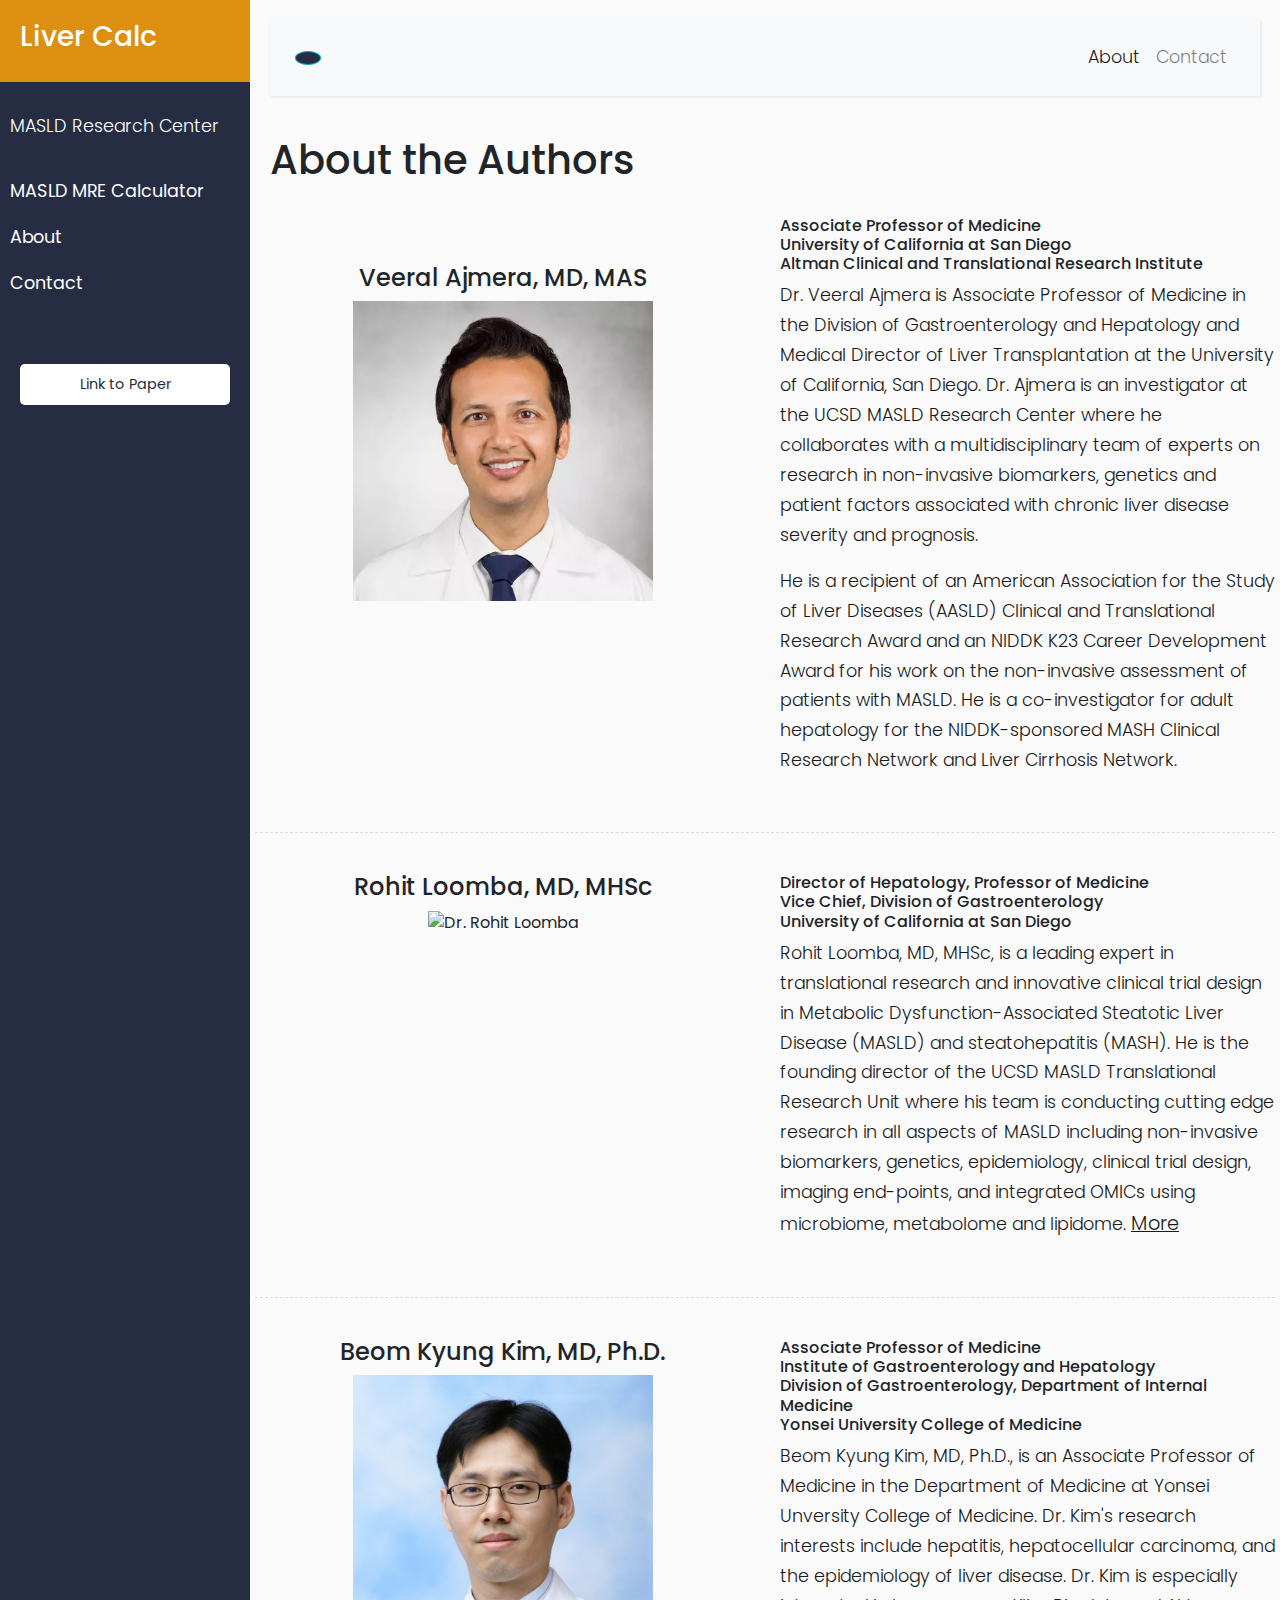
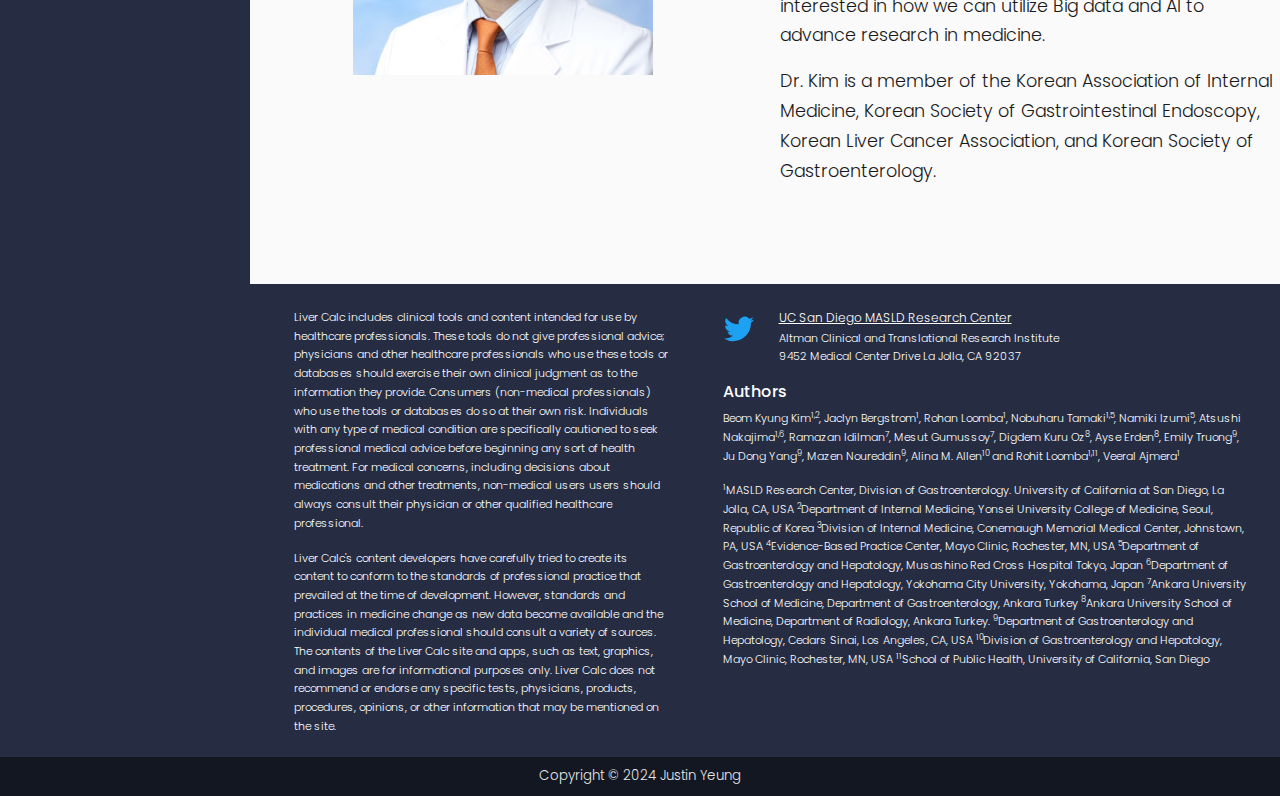
==== commit ca6da202: "MASLD update" ====
--- a/about.html
+++ b/about.html
@@ -3,9 +3,9 @@
 <head>
 <meta charset="UTF-8" name="viewport" content="width=device-width, initial-scale=1">
 <meta name="description"
-    content="The NAFLD MRE Calculator is a hepatic decompensation risk calculator for predicting 3 and 5 Year mortality in NAFLD patients...">
-<meta name="keywords" content="NAFLD,MRE,calculator,liver disease">
-<title>NAFLD MRE Calculator</title>
+    content="The MASLD MRE Calculator is a hepatic decompensation risk calculator for predicting 3 and 5 Year mortality in MASLD patients...">
+<meta name="keywords" content="NAFLD,MASLD,MRE,calculator,liver disease">
+<title>MASLD MRE Calculator</title>
 <link rel="apple-touch-icon" sizes="180x180" href="/apple-touch-icon.png">
 <link rel="icon" type="image/png" sizes="32x32" href="/favicon-32x32.png">
 <link rel="icon" type="image/png" sizes="16x16" href="/favicon-16x16.png">
@@ -51,12 +51,12 @@
             </div>
 
             <ul class="list-unstyled components">
-                <a href="https://medschool.ucsd.edu/som/medicine/divisions/gastro/research/NAFLD/Pages/default.aspx" target="_blank"
+                <a href="https://gastroenterology.ucsd.edu/research/masld/index.html" target="_blank"
                     rel="noreferrer noopener">
-                    <p>NAFLD Research Center</p>
+                    <p>MASLD Research Center</p>
                 </a>
                 <li>
-                    <a href="index.html">NAFLD MRE Calculator</a>
+                    <a href="index.html">MASLD MRE Calculator</a>
                 </li>
                 <li>
                     <a href="about.html">About</a>
@@ -68,7 +68,7 @@
 
             <ul class="list-unstyled CTAs">
                 <li>
-                    <a href="" target="_blank" rel="noreferrer noopener" class="download">Link to Paper</a>
+                    <a href="https://pubmed.ncbi.nlm.nih.gov/37203233/" target="_blank" rel="noreferrer noopener" class="download">Link to Paper</a>
                 </li>
                 
             </ul>
@@ -113,8 +113,8 @@
                             University of California at San Diego <br>
                             Altman Clinical and Translational Research Institute 
                             </h6>
-                        <p>Dr. Veeral Ajmera is Associate Professor of Medicine in the Division of Gastroenterology and Hepatology and Medical Director of Liver Transplantation at the University of California, San Diego. Dr. Ajmera is an investigator at the UCSD NAFLD Research Center where he collaborates with a multidisciplinary team of experts on research in non-invasive biomarkers, genetics and patient factors associated with chronic liver disease severity and prognosis. 
-                        <p>He is a recipient of an American Association for the Study of Liver Diseases (AASLD) Clinical and Translational Research Award and an NIDDK K23 Career Development Award for his work on the non-invasive assessment of patients with NAFLD. He is a co-investigator for adult hepatology for the NIDDK-sponsored NASH Clinical Research Network and Liver Cirrhosis Network. </p>
+                        <p>Dr. Veeral Ajmera is Associate Professor of Medicine in the Division of Gastroenterology and Hepatology and Medical Director of Liver Transplantation at the University of California, San Diego. Dr. Ajmera is an investigator at the UCSD MASLD Research Center where he collaborates with a multidisciplinary team of experts on research in non-invasive biomarkers, genetics and patient factors associated with chronic liver disease severity and prognosis. 
+                        <p>He is a recipient of an American Association for the Study of Liver Diseases (AASLD) Clinical and Translational Research Award and an NIDDK K23 Career Development Award for his work on the non-invasive assessment of patients with MASLD. He is a co-investigator for adult hepatology for the NIDDK-sponsored MASH Clinical Research Network and Liver Cirrhosis Network. </p>
                     </div>
                 </div>
                 <div class="line"></div>
@@ -127,8 +127,8 @@
                         <h6>Director of Hepatology, Professor of Medicine <br>
                             Vice Chief, Division of Gastroenterology <br>
                             University of California at San Diego</h6>
-                        <p>Rohit Loomba, MD, MHSc, is a leading expert in translational research and innovative clinical trial design in nonalcoholic fatty liver disease (NAFLD) and steatohepatitis (NASH).  He is the founding director of the UCSD NAFLD Translational Research Unit where his team is conducting cutting edge research in all aspects of NAFLD including non-invasive biomarkers, genetics, epidemiology, clinical trial design, imaging end-points, 
-                        and integrated OMICs using microbiome, metabolome and lipidome. <a href="https://medschool.ucsd.edu/som/medicine/divisions/gastro/research/NAFLD/team/loomba/Pages/default.aspx" target="_blank" rel="noreferrer noopener" style="color: #262D43"> <u>More</u></a> </p>
+                        <p>Rohit Loomba, MD, MHSc, is a leading expert in translational research and innovative clinical trial design in Metabolic Dysfunction-Associated Steatotic Liver Disease (MASLD) and steatohepatitis (MASH).  He is the founding director of the UCSD MASLD Translational Research Unit where his team is conducting cutting edge research in all aspects of MASLD including non-invasive biomarkers, genetics, epidemiology, clinical trial design, imaging end-points, 
+                        and integrated OMICs using microbiome, metabolome and lipidome. <a href="https://gastroenterology.ucsd.edu/research/masld/team/loomba/index.html" target="_blank" rel="noreferrer noopener" style="color: #262D43"> <u>More</u></a> </p>
                     </div>
                 </div>
                 <div class="line"></div>
@@ -161,21 +161,21 @@
                     <div class ="col-lg-7">
                         <div class ="row">
                             <div class="col-sm-2 pr-0 text-sm-center">  
-                                <a class="btn btn-link btn-floating btn-lg text-dark m-1 p-0" href="https://twitter.com/_nafldresearch?lang=en" target="_blank" rel="noreferrer noopener" role="button" data-mdb-ripple-color="dark">
+                                <a class="btn btn-link btn-floating btn-lg text-dark m-1 p-0" href="https://twitter.com/MASLDResearch" target="_blank" rel="noreferrer noopener" role="button" data-mdb-ripple-color="dark">
                                   <svg xmlns="http://www.w3.org/2000/svg" width="30" height="30" fill="#1DA1F2" class="bi bi-twitter" viewBox="0 0 16 16">
                                   <path d="M5.026 15c6.038 0 9.341-5.003 9.341-9.334 0-.14 0-.282-.006-.422A6.685 6.685 0 0 0 16 3.542a6.658 6.658 0 0 1-1.889.518 3.301 3.301 0 0 0 1.447-1.817 6.533 6.533 0 0 1-2.087.793A3.286 3.286 0 0 0 7.875 6.03a9.325 9.325 0 0 1-6.767-3.429 3.289 3.289 0 0 0 1.018 4.382A3.323 3.323 0 0 1 .64 6.575v.045a3.288 3.288 0 0 0 2.632 3.218 3.203 3.203 0 0 1-.865.115 3.23 3.23 0 0 1-.614-.057 3.283 3.283 0 0 0 3.067 2.277A6.588 6.588 0 0 1 .78 13.58a6.32 6.32 0 0 1-.78-.045A9.344 9.344 0 0 0 5.026 15z"/>
                                     </svg>
                                  </a>
                             </div> 
                             <div class="col-sm-10 pl-0"> 
-                                 <p> <a href="https://medschool.ucsd.edu/som/medicine/divisions/gastro/research/NAFLD/Pages/default.aspx" target="_blank" rel="noreferrer noopener"><u>UC San Diego NAFLD Research Center </u></a>
+                                 <p> <a href="https://gastroenterology.ucsd.edu/research/masld/index.html" target="_blank" rel="noreferrer noopener"><u>UC San Diego MASLD Research Center </u></a>
                                  <br> Altman Clinical and Translational Research Institute <br> 9452 Medical Center Drive La Jolla, CA 92037 </p>
                             </div>
                         </div>
                         <div class="row ml-sm-4">
                             <h6 id = "foot-a">Authors</h6>
                             <p> Beom Kyung Kim<sup>1,2</sup>, Jaclyn Bergstrom<sup>1</sup>, Rohan Loomba<sup>1</sup>, Nobuharu Tamaki<sup>1,5</sup>, Namiki Izumi<sup>5</sup>, Atsushi Nakajima<sup>1,6</sup>, Ramazan Idilman<sup>7</sup>, Mesut Gumussoy<sup>7</sup>, Digdem Kuru Oz<sup>8</sup>, Ayse Erden<sup>8</sup>, Emily Truong<sup>9</sup>, Ju Dong Yang<sup>9</sup>, Mazen Noureddin<sup>9</sup>, Alina M. Allen<sup>10</sup> and Rohit Loomba<sup>1,11</sup>, Veeral Ajmera<sup>1</sup></p>
-                            <P> <sup>1</sup>NAFLD Research Center, Division of Gastroenterology. University of California at San Diego, La Jolla, CA, USA
+                            <P> <sup>1</sup>MASLD Research Center, Division of Gastroenterology. University of California at San Diego, La Jolla, CA, USA
                                 <sup>2</sup>Department of Internal Medicine, Yonsei University College of Medicine, Seoul, Republic of Korea 
                                 <sup>3</sup>Division of Internal Medicine, Conemaugh Memorial Medical Center, Johnstown, PA, USA
                                 <sup>4</sup>Evidence-Based Practice Center, Mayo Clinic, Rochester, MN, USA
@@ -194,7 +194,7 @@
            </footer>
         </div>
         <div class="endcopy text-sm-center">
-            <p class="pt-2 mb-0 pb-2" style="color: rgb(230, 230, 230); font-size: smaller">Copyright © 2023 Justin Yeung</p>
+            <p class="pt-2 mb-0 pb-2" style="color: rgb(230, 230, 230); font-size: smaller">Copyright © 2024 Justin Yeung</p>
         </div>
     </div>
 
--- a/style.css
+++ b/style.css
@@ -207,6 +207,7 @@
     overflow-y: scroll;
     height: 50vh;
 }
+
 .nav-link.active { 
     background-color: #5c6ca1 !important;
 }
